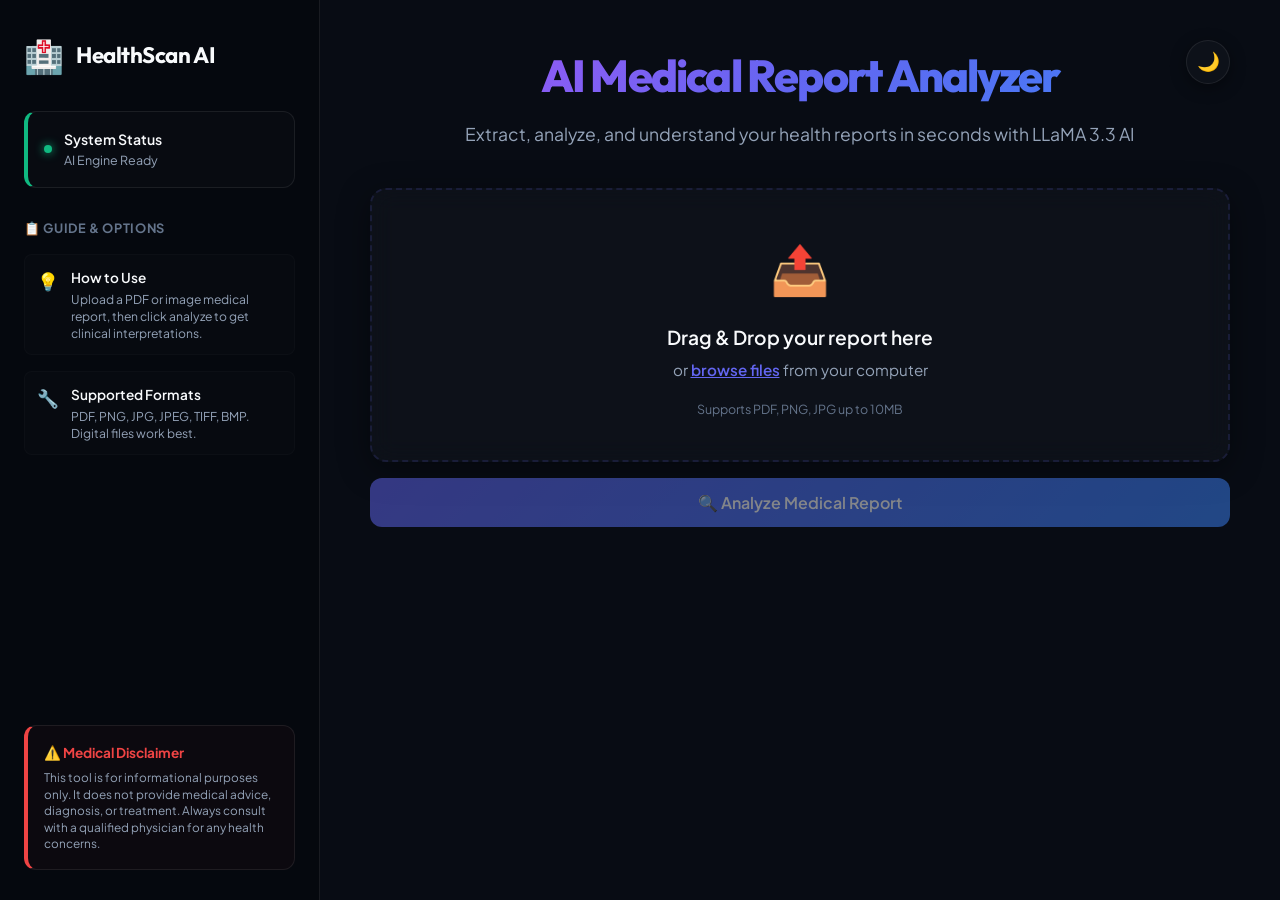
==== public/index.html @ 684fec7f "deployment issues" ====
<!DOCTYPE html>
<html lang="en">
<head>
    <meta charset="UTF-8">
    <meta name="viewport" content="width=device-width, initial-scale=1.0">
    <title>AI Medical Report Analyzer</title>
    <!-- Google Fonts -->
    <link rel="preconnect" href="https://fonts.googleapis.com">
    <link rel="preconnect" href="https://fonts.gstatic.com" crossorigin>
    <link href="https://fonts.googleapis.com/css2?family=Outfit:wght@300;400;500;600;700;800&family=Plus+Jakarta+Sans:wght@300;400;500;600;700;800&display=swap" rel="stylesheet">
    <!-- CSS stylesheet link -->
    <link rel="stylesheet" href="/static/style.css">
</head>
<body>
    <div class="app-container">
        <!-- Sidebar -->
        <aside class="sidebar">
            <div class="sidebar-header">
                <span class="icon">🏥</span>
                <h2>HealthScan AI</h2>
            </div>
            
            <div class="sidebar-card status-card">
                <span class="status-indicator"></span>
                <div>
                    <h4>System Status</h4>
                    <p>AI Engine Ready</p>
                </div>
            </div>

            <nav class="sidebar-nav">
                <h3>📋 Guide & Options</h3>
                <div class="nav-item">
                    <span class="nav-icon">💡</span>
                    <div>
                        <h4>How to Use</h4>
                        <p>Upload a PDF or image medical report, then click analyze to get clinical interpretations.</p>
                    </div>
                </div>
                <div class="nav-item">
                    <span class="nav-icon">🔧</span>
                    <div>
                        <h4>Supported Formats</h4>
                        <p>PDF, PNG, JPG, JPEG, TIFF, BMP. Digital files work best.</p>
                    </div>
                </div>
            </nav>

            <div class="sidebar-card disclaimer-card">
                <h4>⚠️ Medical Disclaimer</h4>
                <p>This tool is for informational purposes only. It does not provide medical advice, diagnosis, or treatment. Always consult with a qualified physician for any health concerns.</p>
            </div>
        </aside>

        <!-- Main Content Area -->
        <main class="main-content">
            <!-- Floating Theme Toggle Button -->
            <div class="theme-toggle-wrapper">
                <button class="theme-btn" id="themeToggleBtn" title="Toggle Theme">
                    <span class="theme-btn-icon">🌙</span>
                </button>
            </div>

            <header class="app-header">
                <h1 class="gradient-text">AI Medical Report Analyzer</h1>
                <p class="subtitle">Extract, analyze, and understand your health reports in seconds with LLaMA 3.3 AI</p>
            </header>

            <section class="upload-section">
                <div class="glass-card upload-container" id="dropzone">
                    <input type="file" id="fileInput" accept=".pdf,.png,.jpg,.jpeg,.tiff,.bmp" style="display: none;">
                    <div class="upload-icon">📤</div>
                    <h3>Drag & Drop your report here</h3>
                    <p>or <span class="browse-btn" id="browseBtn">browse files</span> from your computer</p>
                    <span class="file-limits">Supports PDF, PNG, JPG up to 10MB</span>
                </div>

                <!-- Selected File Card -->
                <div class="glass-card file-card" id="fileCard" style="display: none;">
                    <div class="file-info-header">
                        <span class="file-icon" id="fileIcon">📄</span>
                        <div class="file-metadata">
                            <h4 id="fileName">report.pdf</h4>
                            <p id="fileSize">0.00 KB</p>
                        </div>
                        <button class="remove-file-btn" id="removeFileBtn" title="Remove file">&times;</button>
                    </div>
                </div>

                <!-- Action Button -->
                <button class="btn btn-primary" id="analyzeBtn" disabled>
                    <span class="btn-text">🔍 Analyze Medical Report</span>
                    <span class="btn-loader" style="display: none;">
                        <span class="spinner"></span>
                        <span class="loader-text" id="loaderText">Processing...</span>
                    </span>
                </button>
            </section>

            <!-- Results Dashboard (Hidden initially) -->
            <section class="results-section" id="resultsSection" style="display: none;">
                <div class="section-title-wrapper">
                    <span class="badge">Success</span>
                    <h2>📊 Clinical Analysis Dashboard</h2>
                </div>

                <!-- Dashboard Counters metrics row -->
                <div class="metrics-row" id="metricsRow">
                    <div class="glass-card metric-card">
                        <div class="metric-icon alert-icon">⚠️</div>
                        <div class="metric-data">
                            <span class="metric-num" id="metricConditions">0</span>
                            <span class="metric-label">Conditions Found</span>
                        </div>
                    </div>
                    <div class="glass-card metric-card">
                        <div class="metric-icon doctor-icon">👨‍⚕️</div>
                        <div class="metric-data">
                            <span class="metric-num" id="metricSpecialist">None</span>
                            <span class="metric-label">Specialist Needed</span>
                        </div>
                    </div>
                    <div class="glass-card metric-card">
                        <div class="metric-icon action-icon">⚡</div>
                        <div class="metric-data">
                            <span class="metric-num" id="metricActions">0</span>
                            <span class="metric-label">Immediate Actions</span>
                        </div>
                    </div>
                </div>

                <div class="dashboard-grid">
                    <!-- Left Panel: Summary & Specialist -->
                    <div class="grid-col-left">
                        <!-- Overall Severity Card -->
                        <div class="severity-card" id="severityCard">
                            <div class="severity-badge-wrapper">
                                <span class="severity-badge" id="overallSeverityLevel">MODERATE</span>
                            </div>
                            <h3 id="severityTitle">Severity Assessment</h3>
                            <p id="severityExplanation">Explanation of findings...</p>
                        </div>

                        <!-- Specialist Recommendation Card -->
                        <div class="glass-card doctor-card">
                            <h3>🏥 Specialist Consultation</h3>
                            <div class="doctor-details">
                                <div class="detail-item">
                                    <span class="detail-label">Recommended Practitioner</span>
                                    <span class="detail-value" id="doctorSpecialist">Endocrinologist</span>
                                </div>
                                <div class="detail-item">
                                    <span class="detail-label">Time Frame</span>
                                    <span class="detail-value warning" id="doctorTimeline">Soon</span>
                                </div>
                            </div>
                            <div class="doctor-reason">
                                <span class="detail-label">Reason for Consultation</span>
                                <p id="doctorReason">Explanation why this doctor is recommended.</p>
                            </div>
                        </div>

                        <!-- Connections Card -->
                        <div class="glass-card connections-card">
                            <h3>🔗 Condition Connections</h3>
                            <p id="connectionsText">How these health factors connect to each other...</p>
                        </div>
                    </div>

                    <!-- Right Panel: Tabs for Details -->
                    <div class="grid-col-right glass-card results-details-card">
                        <!-- Tab Headers -->
                        <div class="tab-list">
                            <button class="tab-btn active" data-tab="tab-diagnosis">🔍 Diagnosis</button>
                            <button class="tab-btn" data-tab="tab-diet">🥗 Diet & Nutrition</button>
                            <button class="tab-btn" data-tab="tab-lifestyle">🛡️ Habits & Lifestyle</button>
                            <button class="tab-btn" data-tab="tab-treatment">💊 Care & Timeline</button>
                        </div>

                        <!-- Tab Panes -->
                        <div class="tab-content">
                            <!-- Tab: Diagnosis -->
                            <div class="tab-pane active" id="tab-diagnosis">
                                <h3>Health Problems Found</h3>
                                <div class="problems-container" id="problemsList">
                                    <!-- Dynamic problem cards will render here -->
                                </div>
                            </div>

                            <!-- Tab: Diet & Nutrition -->
                            <div class="tab-pane" id="tab-diet">
                                <h3>Dietary Guidance</h3>
                                <div class="diet-grid">
                                    <div class="diet-card helpful">
                                        <h4>🟢 Foods to Include</h4>
                                        <ul id="helpfulFoodsList" class="icon-list check-list">
                                            <!-- Dynamic items -->
                                        </ul>
                                    </div>
                                    <div class="diet-card avoid">
                                        <h4>🔴 Foods to Avoid</h4>
                                        <ul id="avoidFoodsList" class="icon-list cross-list">
                                            <!-- Dynamic items -->
                                        </ul>
                                    </div>
                                </div>
                                <div class="diet-tips-section" id="dietTipsWrapper">
                                    <h4>💡 Diet & Eating Tips</h4>
                                    <ul id="dietTipsList" class="bullet-list">
                                        <!-- Dynamic items -->
                                    </ul>
                                </div>
                            </div>

                            <!-- Tab: Habits & Lifestyle -->
                            <div class="tab-pane" id="tab-lifestyle">
                                <h3>Habits & Lifestyle Actions</h3>
                                <div class="lifestyle-section">
                                    <h4>🚨 Immediate Actions Required</h4>
                                    <ul id="immediateActionsList" class="action-check-list">
                                        <!-- Dynamic items -->
                                    </ul>
                                </div>
                                <div class="lifestyle-section">
                                    <h4>🏃 Daily Changes & Habits</h4>
                                    <ul id="dailyChangesList" class="bullet-list">
                                        <!-- Dynamic items -->
                                    </ul>
                                </div>
                                <div class="lifestyle-section">
                                    <h4>⚠️ Activities to Avoid / Careful With</h4>
                                    <ul id="precautionsList" class="warning-list">
                                        <!-- Dynamic items -->
                                    </ul>
                                </div>
                            </div>

                            <!-- Tab: Care & Timeline -->
                            <div class="tab-pane" id="tab-treatment">
                                <h3>Care Expectations & Timeline</h3>
                                <div class="care-block">
                                    <h4>💊 Expected Treatment Protocols</h4>
                                    <ul id="treatmentList" class="bullet-list">
                                        <!-- Dynamic items -->
                                    </ul>
                                </div>
                                <div class="care-block">
                                    <h4>📅 Recommended Monitoring & Follow-up</h4>
                                    <ul id="followUpList" class="timeline-list">
                                        <!-- Dynamic items -->
                                    </ul>
                                </div>
                            </div>
                        </div>
                    </div>
                </div>

                <!-- Footer Dashboard Controls -->
                <div class="dashboard-footer">
                    <button class="btn btn-secondary" id="printReportBtn">🖨️ Print / Save PDF Summary</button>
                    <button class="btn btn-secondary" id="rawReportDownloadBtn">💾 Download Analysis Data</button>
                </div>
            </section>
        </main>
    </div>

    <!-- main.js link -->
    <script src="/static/main.js"></script>
</body>
</html>
---- static/style.css ----
/* CSS Design System for HealthScan AI Dashboard */

:root {
    /* Color Tokens (Dark Mode Default) */
    --bg-base: #080c14;
    --bg-sidebar: #05080e;
    --bg-surface: rgba(255, 255, 255, 0.025);
    --bg-surface-hover: rgba(255, 255, 255, 0.05);
    --border-color: rgba(255, 255, 255, 0.08);
    --border-color-hover: rgba(255, 255, 255, 0.15);
    
    --text-primary: #f8fafc;
    --text-secondary: #94a3b8;
    --text-muted: #64748b;
    --shadow-color: rgba(0, 0, 0, 0.4);
    
    /* Brand Gradients */
    --brand-primary: #6366f1;
    --brand-secondary: #3b82f6;
    --brand-accent: #a855f7;
    --primary-gradient: linear-gradient(135deg, #a855f7 0%, #6366f1 50%, #3b82f6 100%);
    --card-gradient: linear-gradient(135deg, rgba(255, 255, 255, 0.04) 0%, rgba(255, 255, 255, 0.01) 100%);
    
    /* Severity Colors */
    --normal-color: #10b981;
    --normal-gradient: linear-gradient(135deg, rgba(16, 185, 129, 0.15) 0%, rgba(16, 185, 129, 0.03) 100%);
    
    --mild-color: #f59e0b;
    --mild-gradient: linear-gradient(135deg, rgba(245, 158, 11, 0.15) 0%, rgba(245, 158, 11, 0.03) 100%);
    
    --moderate-color: #f97316;
    --moderate-gradient: linear-gradient(135deg, rgba(249, 115, 22, 0.15) 0%, rgba(249, 115, 22, 0.03) 100%);
    
    --severe-color: #ef4444;
    --severe-gradient: linear-gradient(135deg, rgba(239, 68, 68, 0.18) 0%, rgba(239, 68, 68, 0.04) 100%);

    /* Transitions */
    --transition-smooth: all 0.3s cubic-bezier(0.4, 0, 0.2, 1);
}

/* Light Mode Variables Override */
[data-theme="light"] {
    --bg-base: #f1f5f9;
    --bg-sidebar: #ffffff;
    --bg-surface: rgba(255, 255, 255, 0.75);
    --bg-surface-hover: rgba(255, 255, 255, 0.95);
    --border-color: rgba(99, 102, 241, 0.08);
    --border-color-hover: rgba(99, 102, 241, 0.2);
    
    --text-primary: #0f172a;
    --text-secondary: #475569;
    --text-muted: #94a3b8;
    --shadow-color: rgba(99, 102, 241, 0.06);
    
    --brand-primary: #4f46e5;
    --brand-secondary: #2563eb;
    --brand-accent: #9333ea;
    --primary-gradient: linear-gradient(135deg, #9333ea 0%, #4f46e5 50%, #2563eb 100%);
    --card-gradient: linear-gradient(135deg, rgba(255, 255, 255, 0.9) 0%, rgba(255, 255, 255, 0.7) 100%);
    
    /* Modified severity gradients for light mode */
    --normal-gradient: linear-gradient(135deg, rgba(16, 185, 129, 0.08) 0%, rgba(16, 185, 129, 0.02) 100%);
    --mild-gradient: linear-gradient(135deg, rgba(245, 158, 11, 0.08) 0%, rgba(245, 158, 11, 0.02) 100%);
    --moderate-gradient: linear-gradient(135deg, rgba(249, 115, 22, 0.08) 0%, rgba(249, 115, 22, 0.02) 100%);
    --severe-gradient: linear-gradient(135deg, rgba(239, 68, 68, 0.1) 0%, rgba(239, 68, 68, 0.02) 100%);
}

/* Global Reset */
* {
    margin: 0;
    padding: 0;
    box-sizing: border-box;
    /* Soft global background/border change transition */
    transition: background-color 0.4s ease, border-color 0.4s ease, box-shadow 0.4s ease;
}

body {
    background-color: var(--bg-base);
    color: var(--text-primary);
    font-family: 'Plus Jakarta Sans', 'Outfit', -apple-system, sans-serif;
    line-height: 1.6;
    overflow-x: hidden;
    min-height: 100vh;
}

/* Layout Framework */
.app-container {
    display: flex;
    min-height: 100vh;
    width: 100vw;
}

/* Sidebar Styling */
.sidebar {
    width: 320px;
    background-color: var(--bg-sidebar);
    border-right: 1px solid var(--border-color);
    padding: 30px 24px;
    display: flex;
    flex-direction: column;
    gap: 30px;
    flex-shrink: 0;
}

.sidebar-header {
    display: flex;
    align-items: center;
    gap: 12px;
}

.sidebar-header .icon {
    font-size: 2rem;
}

.sidebar-header h2 {
    font-family: 'Outfit', sans-serif;
    font-size: 1.4rem;
    font-weight: 700;
    letter-spacing: -0.02em;
    color: var(--text-primary);
}

/* Sidebar components */
.sidebar-card {
    background: rgba(255, 255, 255, 0.015);
    border: 1px solid var(--border-color);
    border-radius: 12px;
    padding: 16px;
}

[data-theme="light"] .sidebar-card {
    background: rgba(99, 102, 241, 0.02);
}

.status-card {
    display: flex;
    align-items: center;
    gap: 12px;
    border-left: 4px solid var(--normal-color);
}

.status-indicator {
    width: 8px;
    height: 8px;
    border-radius: 50%;
    background-color: var(--normal-color);
    box-shadow: 0 0 10px var(--normal-color);
}

.status-card h4 {
    font-size: 0.88rem;
    font-weight: 600;
}

.status-card p {
    font-size: 0.78rem;
    color: var(--text-secondary);
}

.sidebar-nav {
    display: flex;
    flex-direction: column;
    gap: 16px;
}

.sidebar-nav h3 {
    font-size: 0.8rem;
    text-transform: uppercase;
    letter-spacing: 0.05em;
    color: var(--text-muted);
}

.nav-item {
    display: flex;
    gap: 12px;
    padding: 12px;
    border-radius: 8px;
    background: rgba(255, 255, 255, 0.01);
    border: 1px solid rgba(255, 255, 255, 0.02);
}

[data-theme="light"] .nav-item {
    background: #f8fafc;
    border: 1px solid rgba(0, 0, 0, 0.02);
}

.nav-icon {
    font-size: 1.1rem;
}

.nav-item h4 {
    font-size: 0.85rem;
    font-weight: 600;
    margin-bottom: 2px;
}

.nav-item p {
    font-size: 0.76rem;
    color: var(--text-secondary);
    line-height: 1.4;
}

.disclaimer-card {
    margin-top: auto;
    border-left: 4px solid var(--severe-color);
    background: rgba(239, 68, 68, 0.03);
}

.disclaimer-card h4 {
    font-size: 0.85rem;
    color: var(--severe-color);
    margin-bottom: 6px;
}

.disclaimer-card p {
    font-size: 0.74rem;
    color: var(--text-secondary);
    line-height: 1.4;
}

/* Main Content Styling */
.main-content {
    flex-grow: 1;
    padding: 40px 50px;
    max-width: 1400px;
    margin: 0 auto;
    display: flex;
    flex-direction: column;
    gap: 30px;
    width: calc(100% - 320px);
    position: relative; /* Setup absolute relative context for switcher button */
}

/* Floating Theme Switcher Button */
.theme-toggle-wrapper {
    position: absolute;
    top: 40px;
    right: 50px;
    z-index: 100;
}

.theme-btn {
    background: var(--bg-surface);
    border: 1px solid var(--border-color);
    color: var(--text-primary);
    width: 44px;
    height: 44px;
    border-radius: 50%;
    cursor: pointer;
    display: flex;
    align-items: center;
    justify-content: center;
    transition: var(--transition-smooth);
    box-shadow: 0 4px 16px var(--shadow-color);
}

.theme-btn:hover {
    transform: rotate(15deg) scale(1.05);
    border-color: var(--border-color-hover);
    background: var(--bg-surface-hover);
}

.theme-btn-icon {
    font-size: 1.15rem;
}

/* Header typography */
.app-header {
    text-align: center;
    margin-bottom: 10px;
}

.gradient-text {
    font-family: 'Outfit', sans-serif;
    font-weight: 800;
    font-size: 2.8rem;
    letter-spacing: -0.04em;
    background: var(--primary-gradient);
    -webkit-background-clip: text;
    -webkit-text-fill-color: transparent;
    margin-bottom: 8px;
}

.subtitle {
    color: var(--text-secondary);
    font-size: 1.1rem;
}

/* Glass Cards */
.glass-card {
    background: var(--bg-surface);
    backdrop-filter: blur(12px);
    -webkit-backdrop-filter: blur(12px);
    border: 1px solid var(--border-color);
    border-radius: 16px;
    padding: 24px;
    box-shadow: 0 8px 32px 0 var(--shadow-color);
    transition: var(--transition-smooth);
}

.glass-card:hover {
    border-color: var(--border-color-hover);
    box-shadow: 0 12px 40px 0 var(--shadow-color);
}

/* File Upload Component */
.upload-section {
    display: flex;
    flex-direction: column;
    gap: 16px;
}

.upload-container {
    text-align: center;
    padding: 40px 20px;
    border: 2px dashed rgba(99, 102, 241, 0.15);
    cursor: pointer;
}

[data-theme="light"] .upload-container {
    border-color: rgba(99, 102, 241, 0.2);
}

.upload-container.dragover {
    border-color: var(--brand-primary);
    background: rgba(99, 102, 241, 0.05);
}

.upload-icon {
    font-size: 3rem;
    margin-bottom: 15px;
    transition: var(--transition-smooth);
}

.upload-container:hover .upload-icon {
    transform: translateY(-5px);
}

.upload-container h3 {
    font-size: 1.2rem;
    font-weight: 600;
    margin-bottom: 6px;
}

.upload-container p {
    font-size: 0.95rem;
    color: var(--text-secondary);
    margin-bottom: 12px;
}

.browse-btn {
    color: var(--brand-primary);
    font-weight: 600;
    text-decoration: underline;
}

.file-limits {
    font-size: 0.78rem;
    color: var(--text-muted);
}

/* File info cards */
.file-card {
    padding: 16px 20px;
    background: rgba(99, 102, 241, 0.04);
    border-color: rgba(99, 102, 241, 0.2);
    animation: slideIn 0.3s ease;
}

.file-info-header {
    display: flex;
    align-items: center;
    gap: 16px;
}

.file-icon {
    font-size: 1.8rem;
}

.file-metadata {
    flex-grow: 1;
}

.file-metadata h4 {
    font-size: 0.95rem;
    font-weight: 600;
    color: var(--text-primary);
    word-break: break-all;
}

.file-metadata p {
    font-size: 0.8rem;
    color: var(--text-secondary);
}

.remove-file-btn {
    background: transparent;
    border: none;
    color: var(--text-muted);
    font-size: 1.5rem;
    cursor: pointer;
    line-height: 1;
    transition: var(--transition-smooth);
    padding: 4px;
}

.remove-file-btn:hover {
    color: var(--severe-color);
}

/* Buttons */
.btn {
    font-family: 'Plus Jakarta Sans', sans-serif;
    font-weight: 600;
    border: none;
    border-radius: 12px;
    padding: 14px 28px;
    font-size: 1rem;
    cursor: pointer;
    display: inline-flex;
    align-items: center;
    justify-content: center;
    gap: 8px;
    transition: var(--transition-smooth);
    width: 100%;
}

.btn-primary {
    background: linear-gradient(135deg, #6366f1 0%, #3b82f6 100%);
    color: white;
    box-shadow: 0 4px 20px rgba(99, 102, 241, 0.25);
}

.btn-primary:hover:not(:disabled) {
    transform: translateY(-2px);
    box-shadow: 0 6px 26px rgba(99, 102, 241, 0.45);
    background: linear-gradient(135deg, #4f46e5 0%, #2563eb 100%);
}

.btn-primary:disabled {
    opacity: 0.5;
    cursor: not-allowed;
    box-shadow: none;
}

.btn-secondary {
    background: rgba(255, 255, 255, 0.04);
    border: 1px solid var(--border-color);
    color: var(--text-primary);
}

[data-theme="light"] .btn-secondary {
    background: #ffffff;
}

.btn-secondary:hover {
    background: rgba(255, 255, 255, 0.08);
    border-color: rgba(255, 255, 255, 0.2);
}

[data-theme="light"] .btn-secondary:hover {
    background: #f8fafc;
    border-color: var(--border-color-hover);
}

/* Loader styling */
.btn-loader {
    display: inline-flex;
    align-items: center;
    gap: 12px;
}

.spinner {
    width: 20px;
    height: 20px;
    border: 3px solid rgba(255, 255, 255, 0.2);
    border-top: 3px solid white;
    border-radius: 50%;
    animation: spin 1s linear infinite;
}

.loader-text {
    font-size: 0.95rem;
}

/* Results Section Layout */
.results-section {
    animation: fadeIn 0.5s ease-out;
}

.section-title-wrapper {
    display: flex;
    align-items: center;
    gap: 12px;
    margin-bottom: 24px;
}

.badge {
    background: rgba(16, 185, 129, 0.12);
    color: var(--normal-color);
    border: 1px solid rgba(16, 185, 129, 0.25);
    padding: 4px 10px;
    border-radius: 20px;
    font-size: 0.78rem;
    font-weight: 700;
    text-transform: uppercase;
}

.section-title-wrapper h2 {
    font-family: 'Outfit', sans-serif;
    font-size: 1.6rem;
    font-weight: 700;
}

/* Summary Metrics Layout */
.metrics-row {
    display: grid;
    grid-template-columns: repeat(auto-fit, minmax(220px, 1fr));
    gap: 20px;
    margin-bottom: 24px;
}

.metric-card {
    display: flex;
    align-items: center;
    gap: 16px;
    padding: 16px 20px;
}

.metric-icon {
    width: 44px;
    height: 44px;
    border-radius: 10px;
    display: flex;
    align-items: center;
    justify-content: center;
    font-size: 1.25rem;
    flex-shrink: 0;
}

.alert-icon { background: rgba(249, 115, 22, 0.1); color: var(--moderate-color); border: 1px solid rgba(249, 115, 22, 0.25); }
.doctor-icon { background: rgba(99, 102, 241, 0.1); color: var(--brand-primary); border: 1px solid rgba(99, 102, 241, 0.25); }
.action-icon { background: rgba(168, 85, 247, 0.1); color: var(--brand-accent); border: 1px solid rgba(168, 85, 247, 0.25); }

.metric-data {
    display: flex;
    flex-direction: column;
    gap: 2px;
    overflow: hidden;
}

.metric-num {
    font-family: 'Outfit', sans-serif;
    font-size: 1.35rem;
    font-weight: 800;
    color: var(--text-primary);
    line-height: 1.1;
    white-space: nowrap;
    text-overflow: ellipsis;
    overflow: hidden;
}

.metric-label {
    font-size: 0.74rem;
    text-transform: uppercase;
    color: var(--text-secondary);
    font-weight: 600;
    letter-spacing: 0.05em;
}

/* Dashboard Columns Grid */
.dashboard-grid {
    display: grid;
    grid-template-columns: 360px 1fr;
    gap: 24px;
    margin-bottom: 24px;
}

/* Left Column Widgets */
.grid-col-left {
    display: flex;
    flex-direction: column;
    gap: 20px;
}

/* Severity Indicator Card */
.severity-card {
    border-radius: 16px;
    padding: 24px;
    border: 1px solid;
    display: flex;
    flex-direction: column;
    gap: 12px;
    box-shadow: 0 8px 30px var(--shadow-color);
}

.severity-card-normal {
    background: var(--normal-gradient);
    border-color: rgba(16, 185, 129, 0.3);
    color: #065f46;
}
[data-theme="dark"] .severity-card-normal { color: #a7f3d0; }
.severity-card-normal .severity-badge { background-color: var(--normal-color); color: #fff; }

.severity-card-mild {
    background: var(--mild-gradient);
    border-color: rgba(245, 158, 11, 0.3);
    color: #92400e;
}
[data-theme="dark"] .severity-card-mild { color: #fde68a; }
.severity-card-mild .severity-badge { background-color: var(--mild-color); color: #fff; }

.severity-card-moderate {
    background: var(--moderate-gradient);
    border-color: rgba(249, 115, 22, 0.3);
    color: #c2410c;
}
[data-theme="dark"] .severity-card-moderate { color: #fed7aa; }
.severity-card-moderate .severity-badge { background-color: var(--moderate-color); color: #fff; }

.severity-card-severe {
    background: var(--severe-gradient);
    border-color: rgba(239, 68, 68, 0.4);
    color: #991b1b;
    animation: severePulse 2s infinite alternate;
}
[data-theme="dark"] .severity-card-severe { color: #fca5a5; }
.severity-card-severe .severity-badge { background-color: var(--severe-color); color: #fff; }

.severity-badge-wrapper {
    display: flex;
}

.severity-badge {
    font-size: 0.78rem;
    font-weight: 800;
    padding: 4px 12px;
    border-radius: 20px;
    text-transform: uppercase;
    letter-spacing: 0.05em;
}

.severity-card h3 {
    font-size: 1.15rem;
    font-weight: 700;
    color: var(--text-primary);
}

.severity-card p {
    font-size: 0.92rem;
    line-height: 1.5;
}

/* Doctor card styling */
.doctor-card h3 {
    font-size: 1.1rem;
    margin-bottom: 15px;
    color: var(--brand-primary);
}

.doctor-details {
    display: grid;
    grid-template-columns: 1fr 1fr;
    gap: 15px;
    margin-bottom: 15px;
}

.detail-item {
    display: flex;
    flex-direction: column;
    gap: 4px;
}

.detail-label {
    font-size: 0.72rem;
    text-transform: uppercase;
    color: var(--text-muted);
    font-weight: 600;
    letter-spacing: 0.05em;
}

.detail-value {
    font-size: 0.96rem;
    font-weight: 700;
    color: var(--text-primary);
}

.detail-value.warning {
    color: var(--severe-color);
}

.doctor-reason {
    border-top: 1px solid var(--border-color);
    padding-top: 12px;
}

.doctor-reason p {
    font-size: 0.86rem;
    color: var(--text-secondary);
    line-height: 1.5;
    margin-top: 4px;
}

.connections-card h3 {
    font-size: 1.1rem;
    margin-bottom: 12px;
    color: var(--brand-accent);
}

.connections-card p {
    font-size: 0.86rem;
    color: var(--text-secondary);
    line-height: 1.5;
}

/* Right Column Details Card */
.results-details-card {
    display: flex;
    flex-direction: column;
    padding: 0 !important;
    overflow: hidden;
}

/* Tab Headers */
.tab-list {
    display: flex;
    background: rgba(0, 0, 0, 0.15);
    border-bottom: 1px solid var(--border-color);
    padding: 8px 16px 0 16px;
    gap: 6px;
}

[data-theme="light"] .tab-list {
    background: rgba(99, 102, 241, 0.03);
}

.tab-btn {
    background: transparent;
    border: none;
    color: var(--text-secondary);
    padding: 12px 18px;
    font-family: 'Plus Jakarta Sans', sans-serif;
    font-size: 0.9rem;
    font-weight: 600;
    cursor: pointer;
    border-radius: 8px 8px 0 0;
    transition: var(--transition-smooth);
    position: relative;
}

.tab-btn:hover {
    color: var(--text-primary);
    background: rgba(255, 255, 255, 0.02);
}

.tab-btn.active {
    color: var(--brand-primary);
    background: var(--bg-surface);
    border: 1px solid var(--border-color);
    border-bottom: 1px solid var(--bg-surface);
    margin-bottom: -1px;
}

[data-theme="light"] .tab-btn.active {
    background: #ffffff;
    border-bottom-color: #ffffff;
}

/* Tab content panes */
.tab-content {
    padding: 24px;
    flex-grow: 1;
    display: flex;
    flex-direction: column;
}

.tab-pane {
    display: none;
    flex-direction: column;
    gap: 20px;
    height: 100%;
    animation: fadeIn 0.3s ease;
}

.tab-pane.active {
    display: flex;
}

.tab-pane h3 {
    font-size: 1.3rem;
    font-weight: 700;
    margin-bottom: 8px;
    border-bottom: 1px solid var(--border-color);
    padding-bottom: 10px;
}

/* Problems / Diagnosis Items */
.problems-container {
    display: flex;
    flex-direction: column;
    gap: 16px;
}

.problem-item {
    background: rgba(255, 255, 255, 0.012);
    border: 1px solid var(--border-color);
    border-radius: 12px;
    overflow: hidden;
    transition: var(--transition-smooth);
}

[data-theme="light"] .problem-item {
    background: #ffffff;
}

.problem-header {
    padding: 16px 20px;
    display: flex;
    justify-content: space-between;
    align-items: center;
    cursor: pointer;
    user-select: none;
    background: rgba(255, 255, 255, 0.005);
}

.problem-header:hover {
    background: rgba(255, 255, 255, 0.02);
}

[data-theme="light"] .problem-header:hover {
    background: #f8fafc;
}

.problem-title-group {
    display: flex;
    align-items: center;
    gap: 12px;
}

.problem-title {
    font-size: 1.05rem;
    font-weight: 700;
}

.problem-badge {
    font-size: 0.72rem;
    padding: 2px 8px;
    border-radius: 4px;
    font-weight: 700;
    text-transform: uppercase;
}

.badge-normal { background: rgba(16, 185, 129, 0.08); color: #059669; border: 1px solid rgba(16, 185, 129, 0.18); }
[data-theme="dark"] .badge-normal { color: var(--normal-color); }

.badge-mild { background: rgba(245, 158, 11, 0.08); color: #d97706; border: 1px solid rgba(245, 158, 11, 0.18); }
[data-theme="dark"] .badge-mild { color: var(--mild-color); }

.badge-moderate { background: rgba(249, 115, 22, 0.08); color: #ea580c; border: 1px solid rgba(249, 115, 22, 0.18); }
[data-theme="dark"] .badge-moderate { color: var(--moderate-color); }

.badge-severe { background: rgba(239, 68, 68, 0.08); color: #dc2626; border: 1px solid rgba(239, 68, 68, 0.2); }
[data-theme="dark"] .badge-severe { color: var(--severe-color); }

.accordion-arrow {
    font-size: 0.8rem;
    color: var(--text-muted);
    transition: var(--transition-smooth);
}

.problem-item.expanded .accordion-arrow {
    transform: rotate(180deg);
}

.problem-body {
    display: none;
    padding: 20px;
    border-top: 1px solid var(--border-color);
    background: rgba(0, 0, 0, 0.08);
    flex-direction: column;
    gap: 15px;
}

[data-theme="light"] .problem-body {
    background: #fcfcfd;
}

.problem-item.expanded .problem-body {
    display: flex;
}

.problem-details-grid {
    display: grid;
    grid-template-columns: 1fr 1fr;
    gap: 20px;
}

.problem-detail-block h5 {
    font-size: 0.85rem;
    text-transform: uppercase;
    color: var(--text-muted);
    margin-bottom: 6px;
    font-weight: 700;
    letter-spacing: 0.05em;
}

.problem-detail-block p {
    font-size: 0.9rem;
    color: var(--text-secondary);
    line-height: 1.5;
}

/* Diet & Nutrition Styling */
.diet-grid {
    display: grid;
    grid-template-columns: 1fr 1fr;
    gap: 20px;
}

.diet-card {
    border-radius: 12px;
    padding: 20px;
    border: 1px solid;
    height: 100%;
}

.diet-card h4 {
    font-size: 1.05rem;
    font-weight: 700;
    margin-bottom: 12px;
}

.diet-card.helpful {
    background: linear-gradient(135deg, rgba(16, 185, 129, 0.04) 0%, rgba(16, 185, 129, 0.01) 100%);
    border-color: rgba(16, 185, 129, 0.18);
}
.diet-card.helpful h4 { color: #059669; }
[data-theme="dark"] .diet-card.helpful h4 { color: var(--normal-color); }

.diet-card.avoid {
    background: linear-gradient(135deg, rgba(239, 68, 68, 0.04) 0%, rgba(239, 68, 68, 0.01) 100%);
    border-color: rgba(239, 68, 68, 0.18);
}
.diet-card.avoid h4 { color: #dc2626; }
[data-theme="dark"] .diet-card.avoid h4 { color: var(--severe-color); }

/* Lists styles */
.icon-list {
    list-style: none;
    display: flex;
    flex-direction: column;
    gap: 10px;
}

.icon-list li {
    font-size: 0.88rem;
    position: relative;
    padding-left: 24px;
    color: var(--text-secondary);
}

.icon-list li strong {
    color: var(--text-primary);
}

.check-list li::before {
    content: "✓";
    position: absolute;
    left: 0;
    color: #059669;
    font-weight: 700;
}
[data-theme="dark"] .check-list li::before { color: var(--normal-color); }

.cross-list li::before {
    content: "✕";
    position: absolute;
    left: 0;
    color: #dc2626;
    font-weight: 700;
}
[data-theme="dark"] .cross-list li::before { color: var(--severe-color); }

.bullet-list {
    list-style: none;
    display: flex;
    flex-direction: column;
    gap: 8px;
    padding-left: 12px;
}

.bullet-list li {
    font-size: 0.9rem;
    color: var(--text-secondary);
    position: relative;
    padding-left: 16px;
}

.bullet-list li::before {
    content: "•";
    color: var(--brand-primary);
    position: absolute;
    left: 0;
    font-weight: bold;
}

.diet-tips-section {
    border-top: 1px solid var(--border-color);
    padding-top: 16px;
    margin-top: 8px;
}

.diet-tips-section h4 {
    font-size: 1.05rem;
    color: var(--brand-secondary);
    margin-bottom: 12px;
}

/* Habits & Lifestyle Actions lists */
.lifestyle-section {
    display: flex;
    flex-direction: column;
    gap: 12px;
}

.lifestyle-section h4 {
    font-size: 1.05rem;
    color: var(--text-primary);
}

.action-check-list {
    list-style: none;
    display: flex;
    flex-direction: column;
    gap: 10px;
}

.action-check-list li {
    background: rgba(99, 102, 241, 0.03);
    border: 1px solid rgba(99, 102, 241, 0.1);
    border-radius: 8px;
    padding: 10px 14px 10px 38px;
    font-size: 0.88rem;
    color: var(--text-primary);
    position: relative;
}

[data-theme="light"] .action-check-list li {
    background: rgba(99, 102, 241, 0.05);
}

.action-check-list li::before {
    content: "⚡";
    position: absolute;
    left: 14px;
    color: var(--brand-accent);
}

.warning-list {
    list-style: none;
    display: flex;
    flex-direction: column;
    gap: 8px;
}

.warning-list li {
    font-size: 0.9rem;
    color: var(--text-secondary);
    position: relative;
    padding-left: 20px;
}

.warning-list li::before {
    content: "⚠️";
    position: absolute;
    left: 0;
    font-size: 0.85rem;
}

/* Care Blocks / Timeline */
.care-block h4 {
    font-size: 1.05rem;
    margin-bottom: 10px;
}

.timeline-list {
    list-style: none;
    position: relative;
    padding-left: 24px;
    display: flex;
    flex-direction: column;
    gap: 20px;
}

.timeline-list::before {
    content: "";
    position: absolute;
    left: 6px;
    top: 5px;
    bottom: 5px;
    width: 2px;
    background: var(--border-color);
}

.timeline-list li {
    font-size: 0.9rem;
    color: var(--text-secondary);
    position: relative;
}

.timeline-list li::before {
    content: "";
    position: absolute;
    left: -23px;
    top: 5px;
    width: 10px;
    height: 10px;
    border-radius: 50%;
    background: var(--brand-primary);
    border: 2px solid var(--bg-base);
}

/* Dashboard controls footer */
.dashboard-footer {
    display: flex;
    justify-content: flex-end;
    gap: 15px;
}

.dashboard-footer .btn {
    width: auto;
}

/* Animations */
@keyframes spin {
    to { transform: rotate(360deg); }
}

@keyframes fadeIn {
    from { opacity: 0; transform: translateY(10px); }
    to { opacity: 1; transform: translateY(0); }
}

@keyframes slideIn {
    from { opacity: 0; transform: translateY(-8px); }
    to { opacity: 1; transform: translateY(0); }
}

@keyframes severePulse {
    0% {
        box-shadow: 0 0 10px rgba(239, 68, 68, 0.15);
        border-color: rgba(239, 68, 68, 0.4);
    }
    100% {
        box-shadow: 0 0 25px rgba(239, 68, 68, 0.4);
        border-color: rgba(239, 68, 68, 0.7);
    }
}

/* Responsive queries */
@media (max-width: 1200px) {
    .dashboard-grid {
        grid-template-columns: 1fr;
    }
}

@media (max-width: 900px) {
    .app-container {
        flex-direction: column;
    }
    .sidebar {
        width: 100%;
        border-right: none;
        border-bottom: 1px solid var(--border-color);
    }
    .main-content {
        width: 100%;
        padding: 30px 20px;
    }
    .diet-grid {
        grid-template-columns: 1fr;
    }
    .theme-toggle-wrapper {
        top: 25px;
        right: 20px;
    }
}

/* Print Overrides */
@media print {
    body {
        background: white !important;
        color: black !important;
    }
    .app-container {
        display: block !important;
    }
    .sidebar, .upload-section, .tab-list, .dashboard-footer, .section-title-wrapper, .theme-toggle-wrapper {
        display: none !important;
    }
    .main-content {
        width: 100% !important;
        padding: 0 !important;
    }
    .gradient-text {
        background: none !important;
        -webkit-text-fill-color: black !important;
        text-align: left !important;
        font-size: 2.2rem !important;
    }
    .subtitle {
        color: #555 !important;
        text-align: left !important;
    }
    .dashboard-grid {
        display: block !important;
    }
    .glass-card, .severity-card {
        background: none !important;
        border: 1px solid #ddd !important;
        color: black !important;
        box-shadow: none !important;
        margin-bottom: 20px !important;
        page-break-inside: avoid;
    }
    .tab-content {
        padding: 0 !important;
    }
    .tab-pane {
        display: block !important;
        page-break-before: always;
    }
    .problem-item {
        border: 1px solid #ddd !important;
        background: none !important;
        margin-bottom: 15px !important;
        page-break-inside: avoid;
    }
    .problem-body {
        display: flex !important;
        border-top: 1px solid #ddd !important;
        background: none !important;
    }
    .problems-container {
        display: block !important;
    }
    .problem-title-group h4 {
        color: black !important;
    }
    .accordion-arrow {
        display: none !important;
    }
}
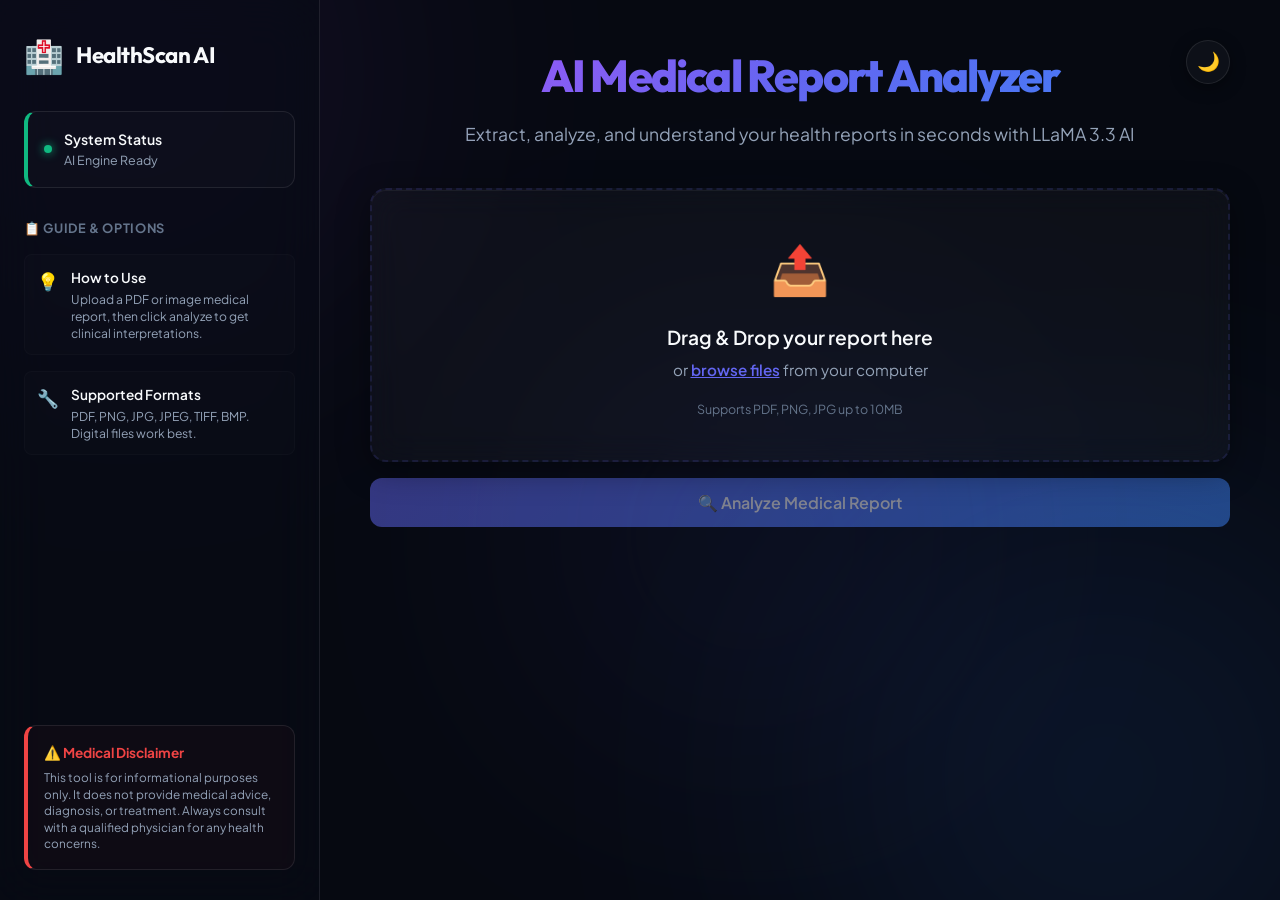
==== commit 7c279c81: "design: enhance dark theme with glowing orbs, glassmorphic cards, and hover effects" ====
--- a/public/index.html
+++ b/public/index.html
@@ -13,6 +13,11 @@
 </head>
 <body>
     <div class="app-container">
+        <!-- Ambient Background Glows -->
+        <div class="glowing-orb orb-1"></div>
+        <div class="glowing-orb orb-2"></div>
+        <div class="glowing-orb orb-3"></div>
+
         <!-- Sidebar -->
         <aside class="sidebar">
             <div class="sidebar-header">
--- a/static/style.css
+++ b/static/style.css
@@ -2,12 +2,12 @@
 
 :root {
     /* Color Tokens (Dark Mode Default) */
-    --bg-base: #080c14;
-    --bg-sidebar: #05080e;
-    --bg-surface: rgba(255, 255, 255, 0.025);
-    --bg-surface-hover: rgba(255, 255, 255, 0.05);
-    --border-color: rgba(255, 255, 255, 0.08);
-    --border-color-hover: rgba(255, 255, 255, 0.15);
+    --bg-base: #060911;
+    --bg-sidebar: rgba(8, 12, 22, 0.65);
+    --bg-surface: rgba(255, 255, 255, 0.03);
+    --bg-surface-hover: rgba(255, 255, 255, 0.06);
+    --border-color: rgba(255, 255, 255, 0.09);
+    --border-color-hover: rgba(255, 255, 255, 0.18);
     
     --text-primary: #f8fafc;
     --text-secondary: #94a3b8;
@@ -40,12 +40,12 @@
 
 /* Light Mode Variables Override */
 [data-theme="light"] {
-    --bg-base: #f1f5f9;
-    --bg-sidebar: #ffffff;
+    --bg-base: #f8fafc;
+    --bg-sidebar: rgba(255, 255, 255, 0.8);
     --bg-surface: rgba(255, 255, 255, 0.75);
     --bg-surface-hover: rgba(255, 255, 255, 0.95);
-    --border-color: rgba(99, 102, 241, 0.08);
-    --border-color-hover: rgba(99, 102, 241, 0.2);
+    --border-color: rgba(99, 102, 241, 0.1);
+    --border-color-hover: rgba(99, 102, 241, 0.25);
     
     --text-primary: #0f172a;
     --text-secondary: #475569;
@@ -88,18 +88,72 @@
     display: flex;
     min-height: 100vh;
     width: 100vw;
+    position: relative;
+    overflow: hidden;
+}
+
+/* Ambient Background Glows */
+.glowing-orb {
+    position: absolute;
+    border-radius: 50%;
+    filter: blur(140px);
+    opacity: 0.12;
+    z-index: 1;
+    pointer-events: none;
+    animation: floatGlow 15s infinite alternate ease-in-out;
+}
+
+[data-theme="light"] .glowing-orb {
+    opacity: 0.04;
+    filter: blur(160px);
+}
+
+.orb-1 {
+    width: 450px;
+    height: 450px;
+    background: var(--brand-accent);
+    top: -150px;
+    left: -100px;
+}
+
+.orb-2 {
+    width: 550px;
+    height: 550px;
+    background: var(--brand-secondary);
+    bottom: -150px;
+    right: -100px;
+    animation-delay: -5s;
+}
+
+.orb-3 {
+    width: 350px;
+    height: 350px;
+    background: var(--brand-primary);
+    top: 40%;
+    left: 45%;
+    animation-delay: -10s;
+}
+
+@keyframes floatGlow {
+    0% { transform: scale(1) translate(0px, 0px); }
+    50% { transform: scale(1.15) translate(50px, -40px); }
+    100% { transform: scale(0.9) translate(-30px, 30px); }
 }
 
 /* Sidebar Styling */
 .sidebar {
     width: 320px;
     background-color: var(--bg-sidebar);
+    backdrop-filter: blur(25px);
+    -webkit-backdrop-filter: blur(25px);
     border-right: 1px solid var(--border-color);
     padding: 30px 24px;
     display: flex;
     flex-direction: column;
     gap: 30px;
     flex-shrink: 0;
+    z-index: 10;
+    position: relative;
 }
 
 .sidebar-header {
@@ -289,18 +343,24 @@
 /* Glass Cards */
 .glass-card {
     background: var(--bg-surface);
-    backdrop-filter: blur(12px);
-    -webkit-backdrop-filter: blur(12px);
+    backdrop-filter: blur(16px);
+    -webkit-backdrop-filter: blur(16px);
     border: 1px solid var(--border-color);
     border-radius: 16px;
     padding: 24px;
-    box-shadow: 0 8px 32px 0 var(--shadow-color);
+    box-shadow: 0 8px 32px 0 var(--shadow-color), inset 0 1px 0px rgba(255, 255, 255, 0.05);
     transition: var(--transition-smooth);
+    z-index: 2;
+    position: relative;
+}
+
+[data-theme="light"] .glass-card {
+    box-shadow: 0 8px 32px 0 var(--shadow-color), inset 0 1px 0px rgba(255, 255, 255, 0.6);
 }
 
 .glass-card:hover {
     border-color: var(--border-color-hover);
-    box-shadow: 0 12px 40px 0 var(--shadow-color);
+    box-shadow: 0 12px 40px 0 var(--shadow-color), 0 0 15px rgba(99, 102, 241, 0.05);
 }
 
 /* File Upload Component */
@@ -315,15 +375,23 @@
     padding: 40px 20px;
     border: 2px dashed rgba(99, 102, 241, 0.15);
     cursor: pointer;
+    transition: var(--transition-smooth);
 }
 
 [data-theme="light"] .upload-container {
     border-color: rgba(99, 102, 241, 0.2);
+}
+
+.upload-container:hover {
+    border-color: var(--brand-primary);
+    background: rgba(99, 102, 241, 0.02);
+    box-shadow: 0 0 25px rgba(99, 102, 241, 0.12);
 }
 
 .upload-container.dragover {
     border-color: var(--brand-primary);
     background: rgba(99, 102, 241, 0.05);
+    box-shadow: 0 0 25px rgba(99, 102, 241, 0.2);
 }
 
 .upload-icon {
@@ -761,6 +829,18 @@
     margin-bottom: -1px;
 }
 
+.tab-btn.active::after {
+    content: '';
+    position: absolute;
+    bottom: 0;
+    left: 20%;
+    width: 60%;
+    height: 3px;
+    background: var(--brand-primary);
+    box-shadow: 0 0 8px var(--brand-primary);
+    border-radius: 20px;
+}
+
 [data-theme="light"] .tab-btn.active {
     background: #ffffff;
     border-bottom-color: #ffffff;
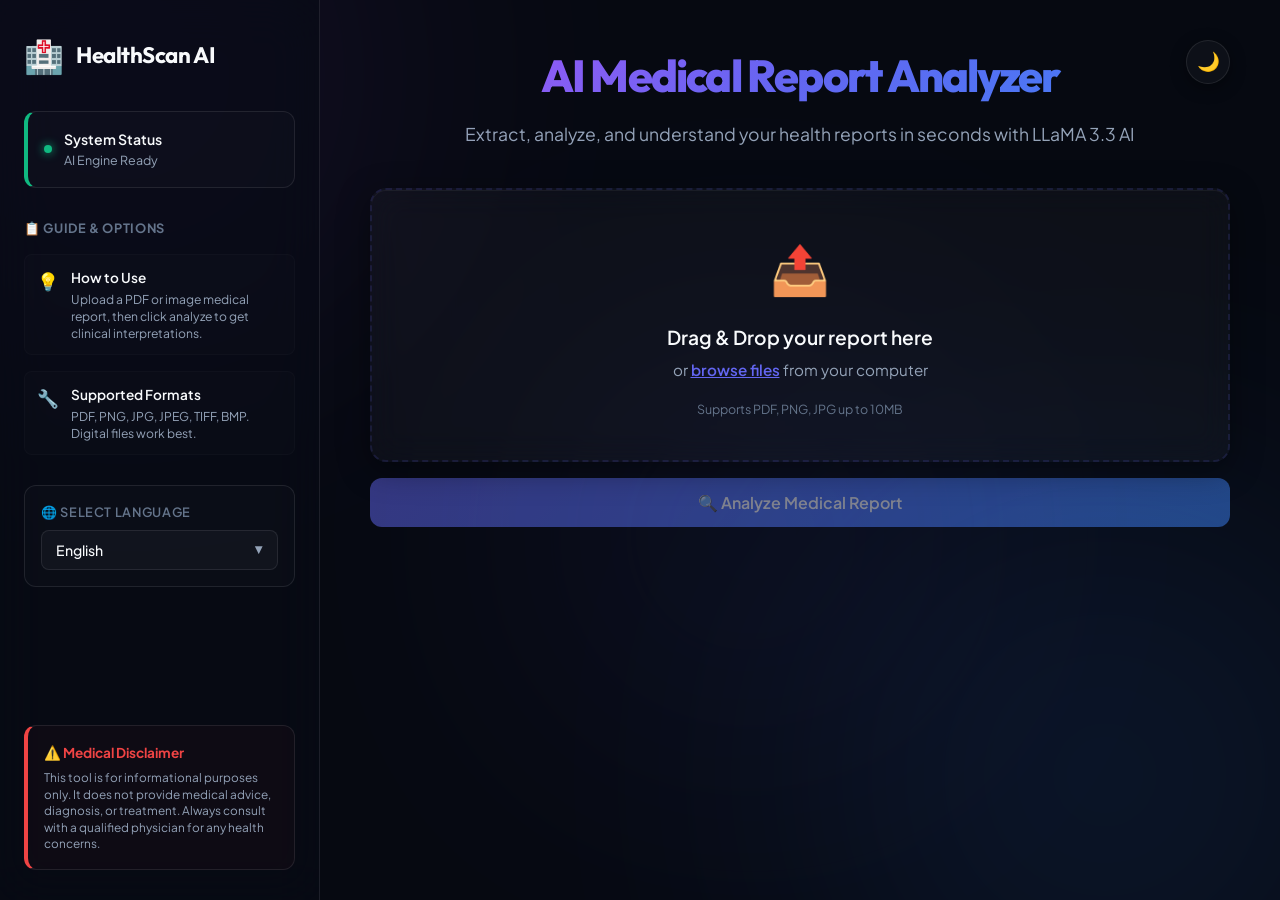
==== commit 2b03d784: "feat: add support for regional Indian language translations in reports" ====
--- a/public/index.html
+++ b/public/index.html
@@ -51,6 +51,24 @@
                 </div>
             </nav>
 
+            <!-- Language Selector -->
+            <div class="sidebar-card language-card">
+                <h4>🌐 Select Language</h4>
+                <div class="select-wrapper">
+                    <select id="languageSelect" class="form-select">
+                        <option value="English" selected>English</option>
+                        <option value="Hindi">Hindi (हिंदी)</option>
+                        <option value="Telugu">Telugu (తెలుగు)</option>
+                        <option value="Tamil">Tamil (தமிழ்)</option>
+                        <option value="Kannada">Kannada (ಕನ್ನಡ)</option>
+                        <option value="Malayalam">Malayalam (മലയാളം)</option>
+                        <option value="Bengali">Bengali (বাংলা)</option>
+                        <option value="Marathi">Marathi (मराठी)</option>
+                        <option value="Gujarati">Gujarati (ગુજરાતી)</option>
+                    </select>
+                </div>
+            </div>
+
             <div class="sidebar-card disclaimer-card">
                 <h4>⚠️ Medical Disclaimer</h4>
                 <p>This tool is for informational purposes only. It does not provide medical advice, diagnosis, or treatment. Always consult with a qualified physician for any health concerns.</p>
--- a/static/style.css
+++ b/static/style.css
@@ -272,6 +272,59 @@
     line-height: 1.4;
 }
 
+/* Language Selector Styling */
+.language-card {
+    display: flex;
+    flex-direction: column;
+    gap: 8px;
+}
+
+.language-card h4 {
+    font-size: 0.8rem;
+    text-transform: uppercase;
+    letter-spacing: 0.05em;
+    color: var(--text-muted);
+    font-weight: 600;
+}
+
+.select-wrapper {
+    position: relative;
+    width: 100%;
+}
+
+.form-select {
+    width: 100%;
+    padding: 10px 36px 10px 14px;
+    background: var(--bg-surface);
+    border: 1px solid var(--border-color);
+    border-radius: 8px;
+    color: var(--text-primary);
+    font-family: 'Plus Jakarta Sans', sans-serif;
+    font-size: 0.88rem;
+    font-weight: 500;
+    cursor: pointer;
+    outline: none;
+    transition: var(--transition-smooth);
+    appearance: none;
+    -webkit-appearance: none;
+}
+
+.form-select:focus {
+    border-color: var(--brand-primary);
+    box-shadow: 0 0 10px rgba(99, 102, 241, 0.15);
+}
+
+.select-wrapper::after {
+    content: "▼";
+    font-size: 0.65rem;
+    color: var(--text-secondary);
+    position: absolute;
+    right: 14px;
+    top: 50%;
+    transform: translateY(-50%);
+    pointer-events: none;
+}
+
 /* Main Content Styling */
 .main-content {
     flex-grow: 1;
@@ -1268,12 +1321,16 @@
 
 /* Print Overrides */
 @media print {
-    body {
+    html, body {
         background: white !important;
         color: black !important;
+        overflow: visible !important;
+        height: auto !important;
     }
     .app-container {
         display: block !important;
+        overflow: visible !important;
+        height: auto !important;
     }
     .sidebar, .upload-section, .tab-list, .dashboard-footer, .section-title-wrapper, .theme-toggle-wrapper {
         display: none !important;
@@ -1281,6 +1338,8 @@
     .main-content {
         width: 100% !important;
         padding: 0 !important;
+        display: block !important;
+        overflow: visible !important;
     }
     .gradient-text {
         background: none !important;
@@ -1303,11 +1362,24 @@
         margin-bottom: 20px !important;
         page-break-inside: avoid;
     }
+    .results-details-card {
+        display: block !important;
+        overflow: visible !important;
+        height: auto !important;
+        max-height: none !important;
+    }
     .tab-content {
         padding: 0 !important;
-    }
-    .tab-pane {
         display: block !important;
+        overflow: visible !important;
+        height: auto !important;
+    }
+    .tab-pane, .tab-pane.active {
+        display: block !important;
+        visibility: visible !important;
+        opacity: 1 !important;
+        overflow: visible !important;
+        height: auto !important;
         page-break-before: always;
     }
     .problem-item {
@@ -1330,4 +1402,10 @@
     .accordion-arrow {
         display: none !important;
     }
-}
+    .problem-details-grid, .diet-grid, .doctor-details {
+        display: block !important;
+    }
+    .problem-detail-block, .diet-card {
+        margin-bottom: 15px !important;
+    }
+}
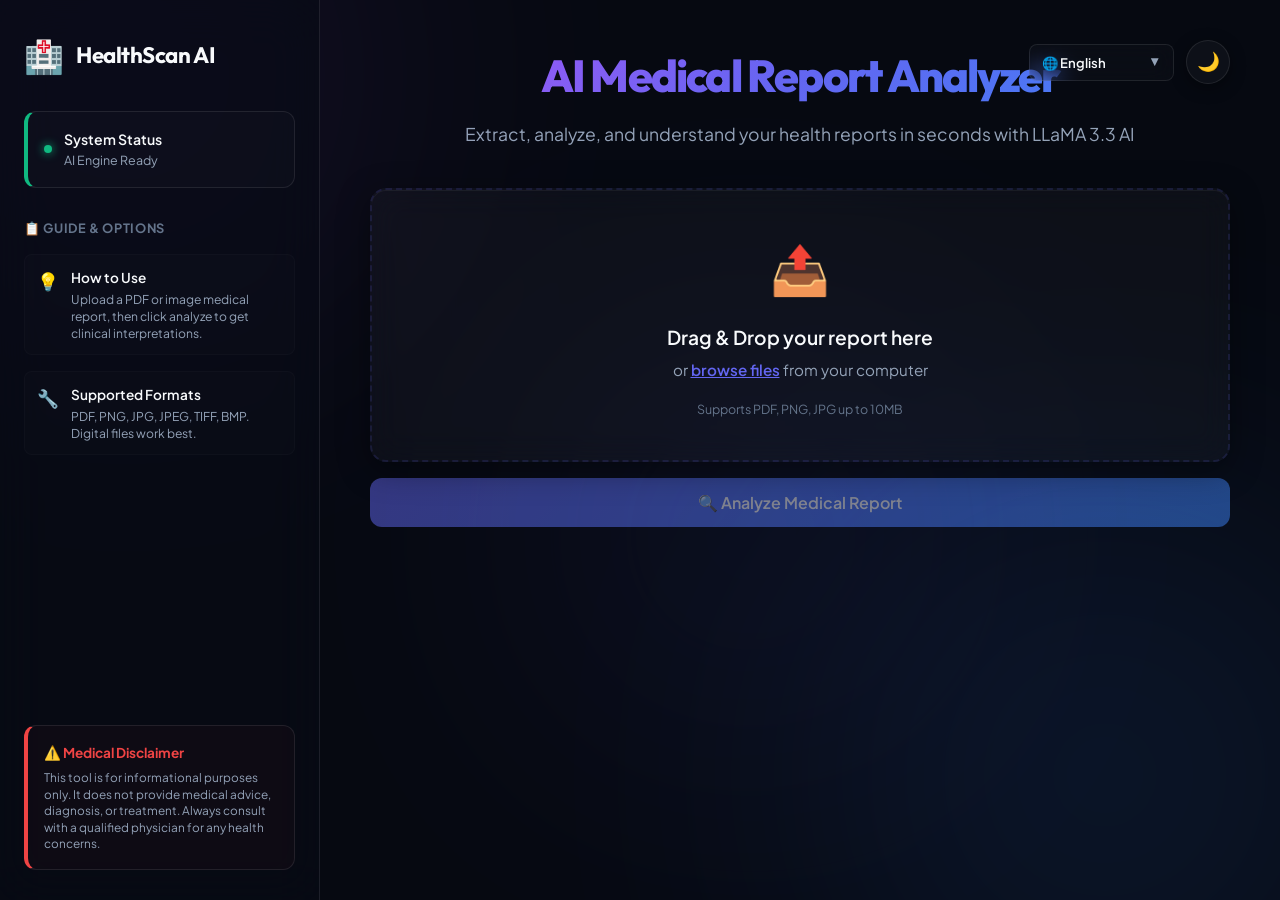
==== commit 74f1ba1e: "language button" ====
--- a/public/index.html
+++ b/public/index.html
@@ -51,24 +51,6 @@
                 </div>
             </nav>
 
-            <!-- Language Selector -->
-            <div class="sidebar-card language-card">
-                <h4>🌐 Select Language</h4>
-                <div class="select-wrapper">
-                    <select id="languageSelect" class="form-select">
-                        <option value="English" selected>English</option>
-                        <option value="Hindi">Hindi (हिंदी)</option>
-                        <option value="Telugu">Telugu (తెలుగు)</option>
-                        <option value="Tamil">Tamil (தமிழ்)</option>
-                        <option value="Kannada">Kannada (ಕನ್ನಡ)</option>
-                        <option value="Malayalam">Malayalam (മലയാളം)</option>
-                        <option value="Bengali">Bengali (বাংলা)</option>
-                        <option value="Marathi">Marathi (मराठी)</option>
-                        <option value="Gujarati">Gujarati (ગુજરાતી)</option>
-                    </select>
-                </div>
-            </div>
-
             <div class="sidebar-card disclaimer-card">
                 <h4>⚠️ Medical Disclaimer</h4>
                 <p>This tool is for informational purposes only. It does not provide medical advice, diagnosis, or treatment. Always consult with a qualified physician for any health concerns.</p>
@@ -77,8 +59,21 @@
 
         <!-- Main Content Area -->
         <main class="main-content">
-            <!-- Floating Theme Toggle Button -->
+            <!-- Top Controls (Theme & Language) -->
             <div class="theme-toggle-wrapper">
+                <div class="select-wrapper language-dropdown-wrapper">
+                    <select id="languageSelect" class="form-select language-select-header">
+                        <option value="English" selected>🌐 English</option>
+                        <option value="Hindi">हिंदी (Hindi)</option>
+                        <option value="Telugu">తెలుగు (Telugu)</option>
+                        <option value="Tamil">தமிழ் (Tamil)</option>
+                        <option value="Kannada">ಕನ್ನಡ (Kannada)</option>
+                        <option value="Malayalam">മലയാളं (Malayalam)</option>
+                        <option value="Bengali">বাংলা (Bengali)</option>
+                        <option value="Marathi">मराठी (Marathi)</option>
+                        <option value="Gujarati">ગુજરાતી (Gujarati)</option>
+                    </select>
+                </div>
                 <button class="theme-btn" id="themeToggleBtn" title="Toggle Theme">
                     <span class="theme-btn-icon">🌙</span>
                 </button>
--- a/static/style.css
+++ b/static/style.css
@@ -344,6 +344,36 @@
     top: 40px;
     right: 50px;
     z-index: 100;
+    display: flex;
+    align-items: center;
+    gap: 12px;
+}
+
+.language-dropdown-wrapper {
+    width: 145px;
+}
+
+.language-select-header {
+    background: rgba(255, 255, 255, 0.02) !important;
+    border: 1px solid var(--border-color) !important;
+    backdrop-filter: blur(12px);
+    -webkit-backdrop-filter: blur(12px);
+    border-radius: 8px;
+    padding: 9px 30px 9px 12px;
+    font-size: 0.82rem;
+    font-weight: 600;
+    color: var(--text-primary);
+    transition: var(--transition-smooth);
+}
+
+[data-theme="light"] .language-select-header {
+    background: rgba(0, 0, 0, 0.015) !important;
+    color: var(--text-primary);
+}
+
+.language-select-header:hover {
+    border-color: var(--brand-primary) !important;
+    background: rgba(255, 255, 255, 0.04) !important;
 }
 
 .theme-btn {
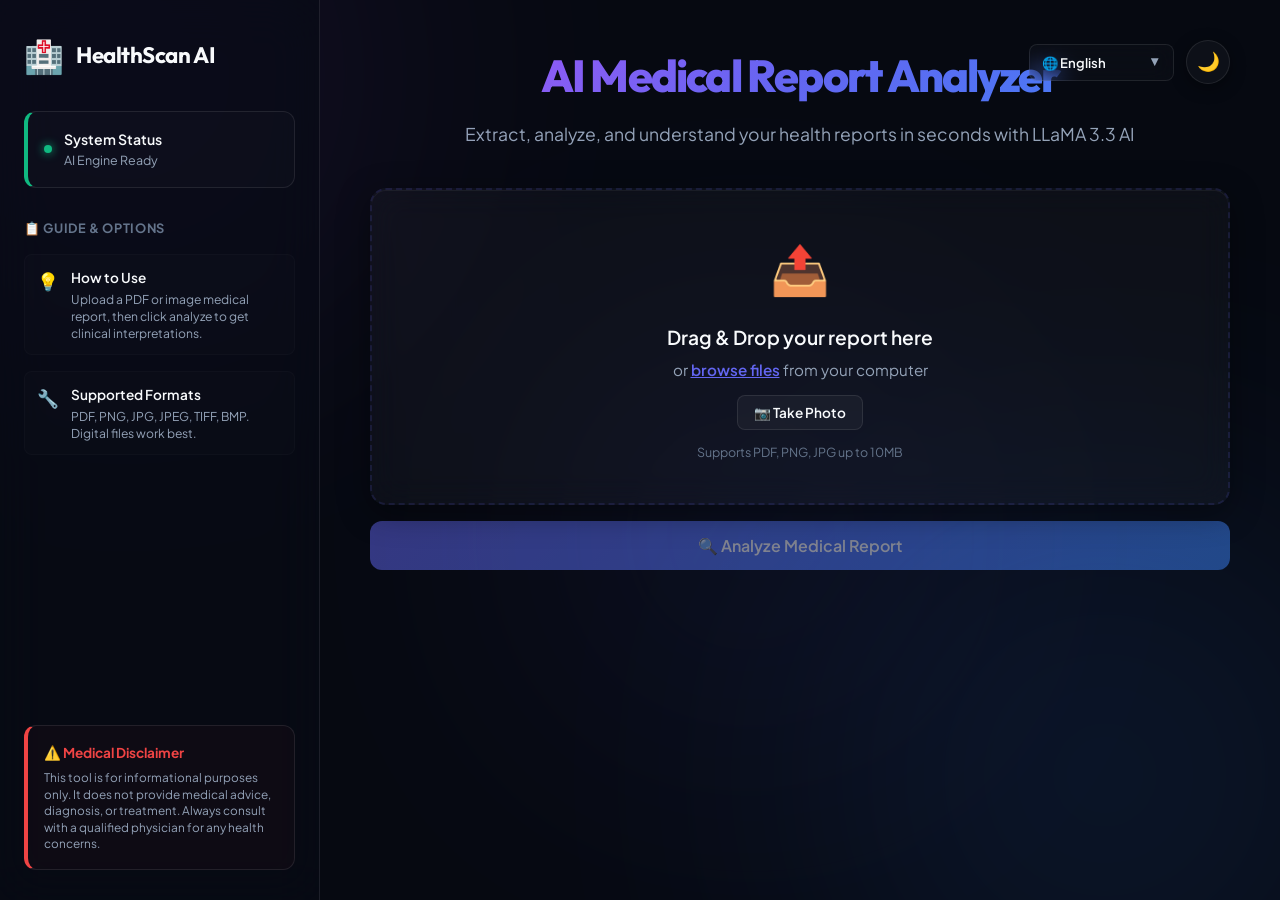
==== commit 9a1d7bb6: "added uploading camera" ====
--- a/public/index.html
+++ b/public/index.html
@@ -68,7 +68,7 @@
                         <option value="Telugu">తెలుగు (Telugu)</option>
                         <option value="Tamil">தமிழ் (Tamil)</option>
                         <option value="Kannada">ಕನ್ನಡ (Kannada)</option>
-                        <option value="Malayalam">മലയാളं (Malayalam)</option>
+                        <option value="Malayalam">മലയാളം (Malayalam)</option>
                         <option value="Bengali">বাংলা (Bengali)</option>
                         <option value="Marathi">मराठी (Marathi)</option>
                         <option value="Gujarati">ગુજરાતી (Gujarati)</option>
@@ -87,9 +87,15 @@
             <section class="upload-section">
                 <div class="glass-card upload-container" id="dropzone">
                     <input type="file" id="fileInput" accept=".pdf,.png,.jpg,.jpeg,.tiff,.bmp" style="display: none;">
+                    <input type="file" id="cameraInput" accept="image/*" capture="environment" style="display: none;">
                     <div class="upload-icon">📤</div>
                     <h3>Drag & Drop your report here</h3>
                     <p>or <span class="browse-btn" id="browseBtn">browse files</span> from your computer</p>
+                    <div class="camera-btn-wrapper" style="margin-top: 12px; margin-bottom: 8px;">
+                        <button type="button" class="btn btn-secondary camera-btn-trigger" id="cameraBtn" style="width: auto; padding: 8px 16px; font-size: 0.85rem; border-radius: 8px; display: inline-flex; align-items: center; gap: 6px;">
+                            <span>📷 Take Photo</span>
+                        </button>
+                    </div>
                     <span class="file-limits">Supports PDF, PNG, JPG up to 10MB</span>
                 </div>
 
@@ -282,6 +288,46 @@
         </main>
     </div>
 
+    <!-- Camera Capture Modal -->
+    <div class="camera-modal" id="cameraModal" style="display: none;">
+        <div class="camera-modal-content glass-card">
+            <div class="camera-modal-header">
+                <h3>📷 Take Photo with Camera</h3>
+                <button class="close-modal-btn" id="closeCameraBtn" aria-label="Close modal">&times;</button>
+            </div>
+            <div class="camera-modal-body">
+                <div class="video-container" id="videoContainer">
+                    <video id="webcamVideo" autoplay playsinline muted></video>
+                    <div class="camera-placeholder" id="cameraPlaceholder">
+                        <span class="placeholder-icon">📷</span>
+                        <p>Waiting for camera access...</p>
+                    </div>
+                </div>
+                <div class="preview-container" id="cameraPreviewContainer" style="display: none;">
+                    <canvas id="capturedCanvas" style="display: none;"></canvas>
+                    <img id="capturedImage" alt="Captured report snapshot">
+                </div>
+                <div class="select-wrapper camera-select-wrapper" id="cameraSelectWrapper" style="display: none;">
+                    <select id="cameraSelect" class="form-select">
+                        <option value="">Default Camera</option>
+                    </select>
+                </div>
+            </div>
+            <div class="camera-modal-footer">
+                <button class="btn btn-secondary" id="cancelCaptureBtn">Cancel</button>
+                <button class="btn btn-primary" id="capturePhotoBtn">
+                    <span>📸 Capture Photo</span>
+                </button>
+                <button class="btn btn-primary" id="usePhotoBtn" style="display: none;">
+                    <span>✔️ Use Photo</span>
+                </button>
+                <button class="btn btn-secondary" id="retakePhotoBtn" style="display: none;">
+                    <span>🔄 Retake</span>
+                </button>
+            </div>
+        </div>
+    </div>
+
     <!-- main.js link -->
     <script src="/static/main.js"></script>
 </body>
--- a/static/style.css
+++ b/static/style.css
@@ -89,7 +89,7 @@
     min-height: 100vh;
     width: 100vw;
     position: relative;
-    overflow: hidden;
+    overflow-x: hidden;
 }
 
 /* Ambient Background Glows */
@@ -1349,6 +1349,156 @@
     }
 }
 
+/* Camera Modal Overlay Styles */
+.camera-modal {
+    position: fixed;
+    top: 0;
+    left: 0;
+    width: 100vw;
+    height: 100vh;
+    background: rgba(6, 9, 17, 0.85);
+    backdrop-filter: blur(20px);
+    -webkit-backdrop-filter: blur(20px);
+    display: flex;
+    align-items: center;
+    justify-content: center;
+    z-index: 2000;
+    opacity: 0;
+    animation: modalFadeIn 0.3s forwards cubic-bezier(0.4, 0, 0.2, 1);
+}
+
+@keyframes modalFadeIn {
+    to { opacity: 1; }
+}
+
+.camera-modal-content {
+    width: 90%;
+    max-width: 640px;
+    background: var(--bg-sidebar);
+    border: 1px solid var(--border-color);
+    border-radius: 20px;
+    padding: 24px;
+    display: flex;
+    flex-direction: column;
+    gap: 20px;
+    box-shadow: 0 20px 50px rgba(0, 0, 0, 0.6);
+    transform: scale(0.95);
+    animation: modalScaleUp 0.3s forwards cubic-bezier(0.34, 1.56, 0.64, 1);
+}
+
+@keyframes modalScaleUp {
+    to { transform: scale(1); }
+}
+
+.camera-modal-header {
+    display: flex;
+    justify-content: space-between;
+    align-items: center;
+    border-bottom: 1px solid var(--border-color);
+    padding-bottom: 14px;
+}
+
+.camera-modal-header h3 {
+    font-family: 'Outfit', sans-serif;
+    font-size: 1.25rem;
+    font-weight: 700;
+    color: var(--text-primary);
+}
+
+.close-modal-btn {
+    background: transparent;
+    border: none;
+    color: var(--text-muted);
+    font-size: 1.8rem;
+    cursor: pointer;
+    line-height: 1;
+    transition: var(--transition-smooth);
+}
+
+.close-modal-btn:hover {
+    color: var(--severe-color);
+}
+
+.camera-modal-body {
+    display: flex;
+    flex-direction: column;
+    gap: 16px;
+}
+
+.video-container, .preview-container {
+    width: 100%;
+    aspect-ratio: 4 / 3;
+    background: #000;
+    border-radius: 12px;
+    overflow: hidden;
+    position: relative;
+    border: 1px solid var(--border-color);
+}
+
+#webcamVideo, #capturedImage {
+    width: 100%;
+    height: 100%;
+    object-fit: cover;
+}
+
+/* Mirror the video feed only if it is a front camera */
+#webcamVideo.mirrored {
+    transform: scaleX(-1);
+}
+
+.camera-placeholder {
+    position: absolute;
+    top: 0;
+    left: 0;
+    width: 100%;
+    height: 100%;
+    display: flex;
+    flex-direction: column;
+    align-items: center;
+    justify-content: center;
+    gap: 12px;
+    color: var(--text-secondary);
+    background: #0d121f;
+}
+
+.placeholder-icon {
+    font-size: 3rem;
+    animation: pulseIcon 1.5s infinite ease-in-out;
+}
+
+@keyframes pulseIcon {
+    0%, 100% { opacity: 0.6; transform: scale(1); }
+    50% { opacity: 1; transform: scale(1.08); }
+}
+
+.camera-select-wrapper {
+    margin-top: 4px;
+}
+
+.camera-modal-footer {
+    display: flex;
+    justify-content: flex-end;
+    gap: 12px;
+    border-top: 1px solid var(--border-color);
+    padding-top: 16px;
+}
+
+.camera-modal-footer .btn {
+    width: auto;
+    min-width: 110px;
+    padding: 10px 20px;
+    font-size: 0.9rem;
+}
+
+/* Hover effects for trigger button */
+.camera-btn-trigger {
+    transition: var(--transition-smooth);
+}
+.camera-btn-trigger:hover {
+    background: var(--bg-surface-hover);
+    transform: scale(1.02);
+}
+
 /* Print Overrides */
 @media print {
     html, body {
